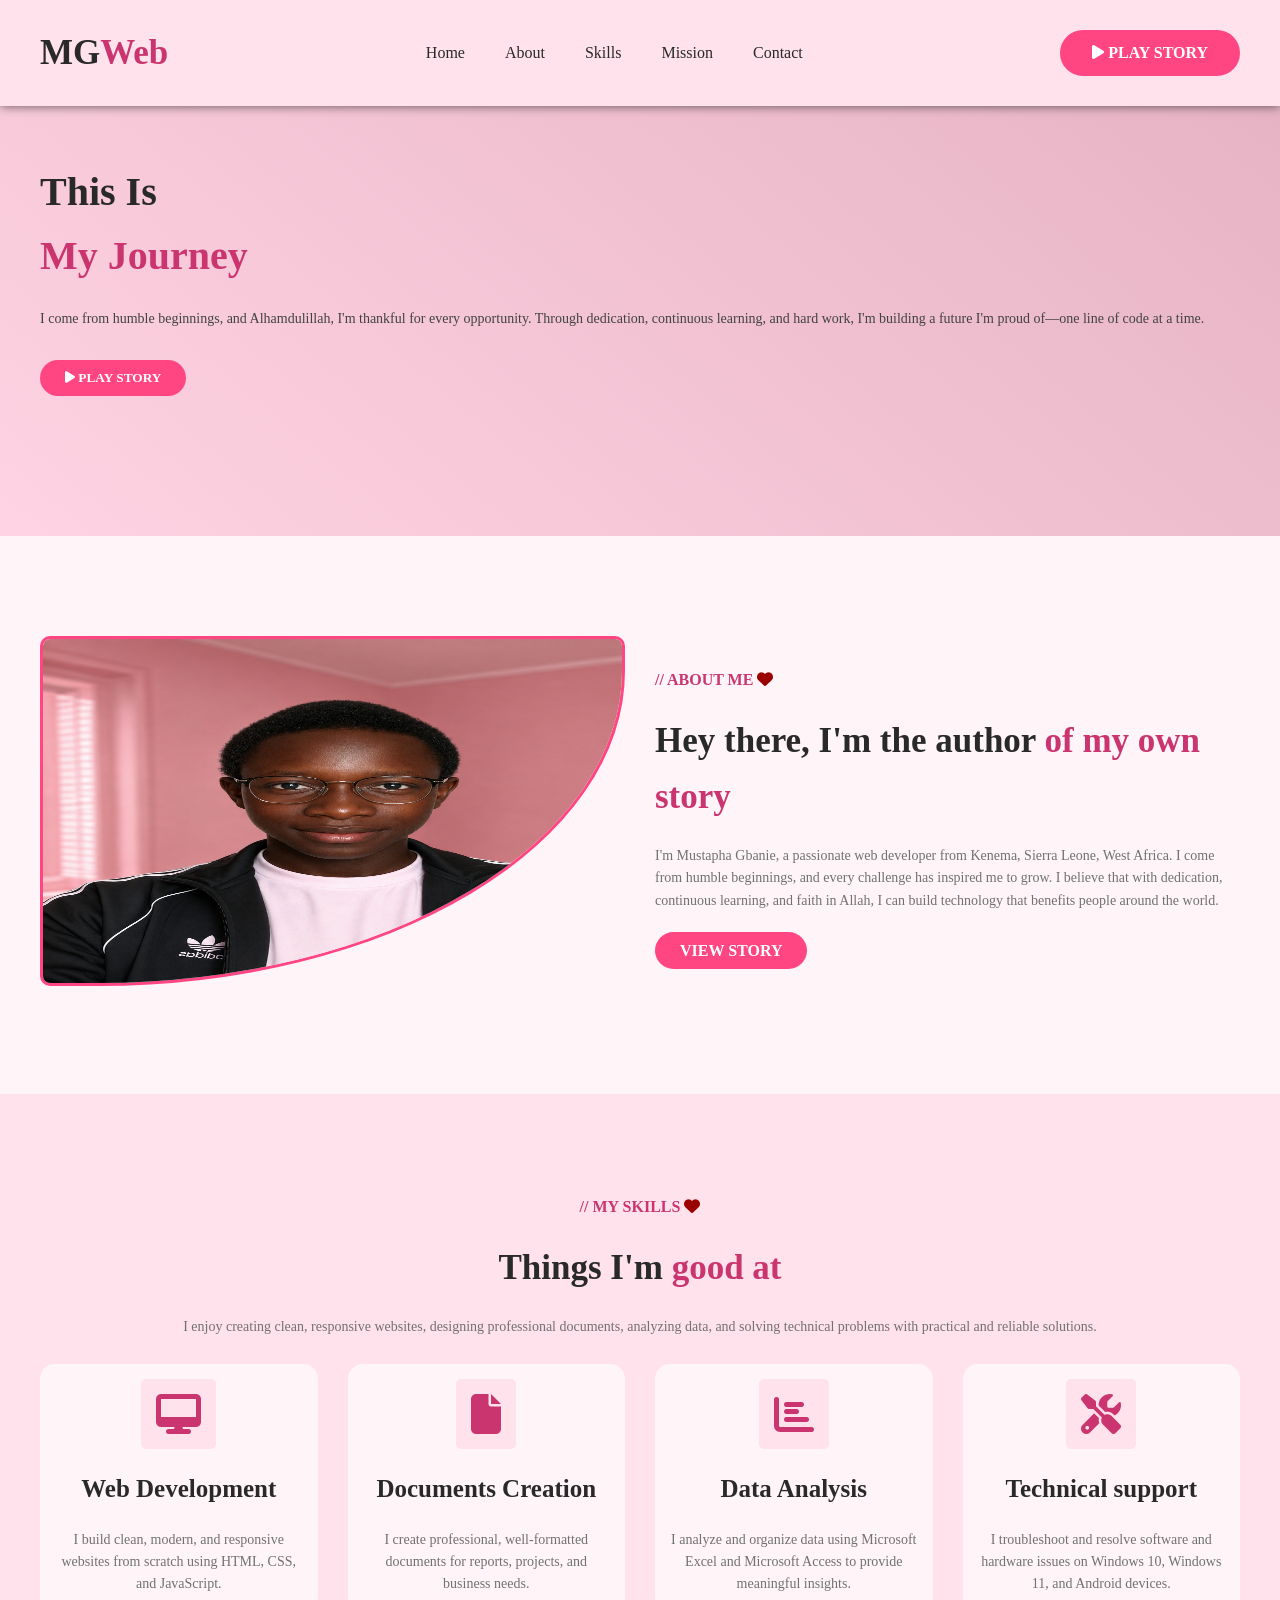
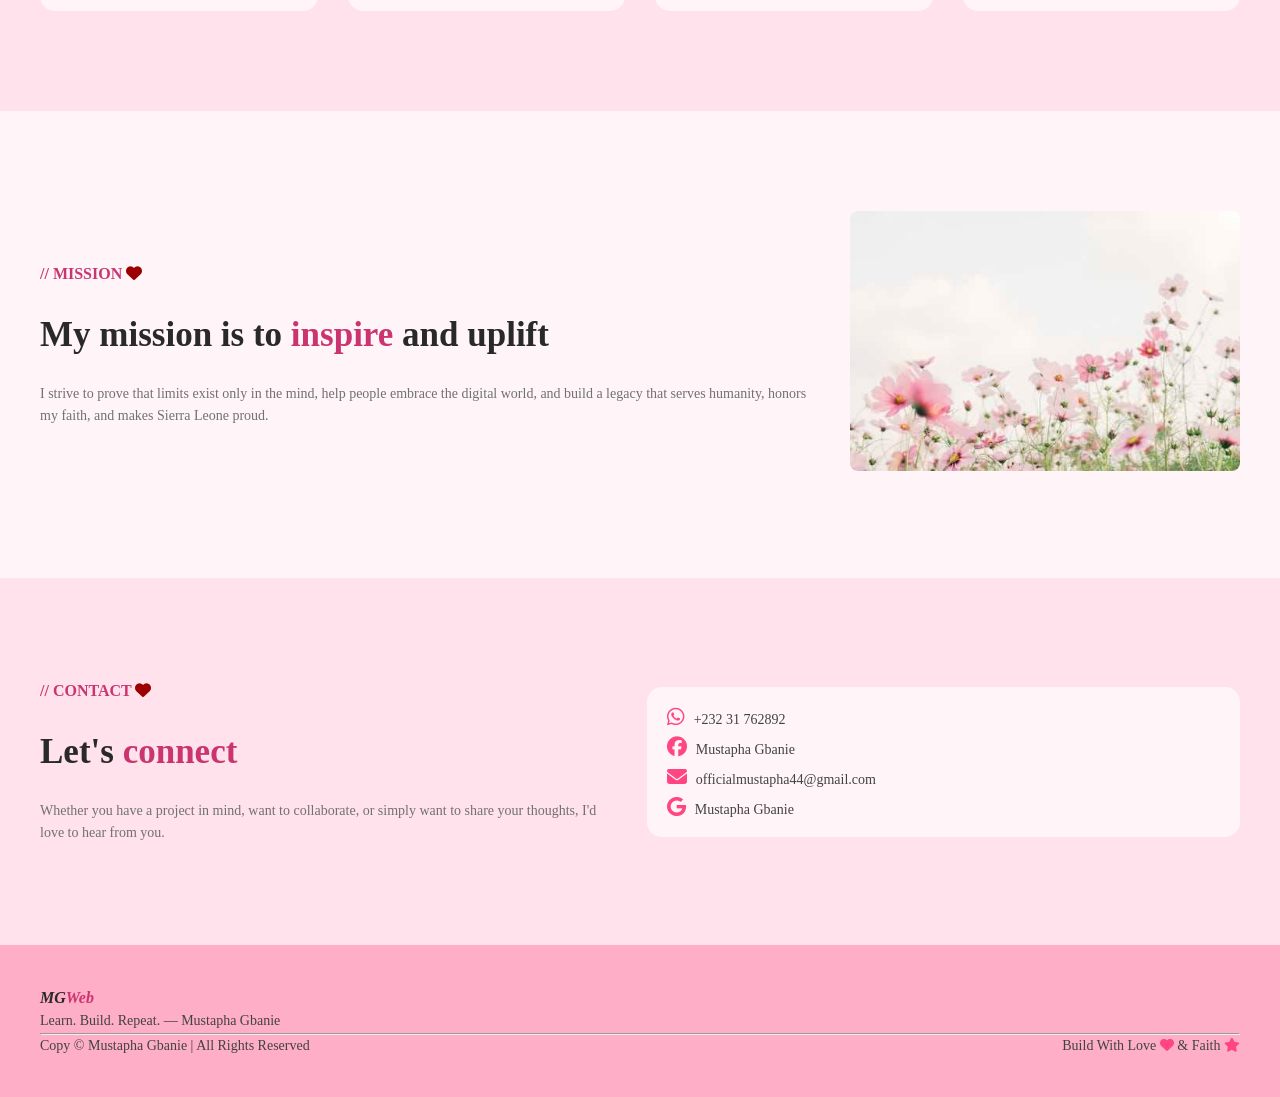
==== index.html @ cda68c92 "Add files via upload" ====
<!DOCTYPE html>
<html lang="en">
<head>
  <meta name="google-site-verification" content="kUoNEZyaHHgk7iwT_O8pBj2s8zlIZLvoUZk-4N_OeV8" />
  <meta name="msvalidate.01" content="C5AD6FC75478C789AB853C7C9F8C9426" />
  <!-- CORE META TAGS -->
  <meta charset="UTF-8">
  <meta name="viewport" content="width=device-width, initial-scale=1.0">
  <meta http-equiv="X-UA-Compatible" content="IE=edge">
  <title>Mustapha Gbanie | My Journey, My Story – UI Designer</title>
  <meta name="description" content="Official portfolio and story of Mustapha Gbanie – professional UI Designer, web developer, and tech enthusiast based in Kenema, Sierra Leone. Explore his journey, skills, mission and story.">
  <meta name="keywords" content="Mustapha Gbanie, UI Designer Sierra Leone, Web Developer Kenema, Portfolio, My Journey, Story, Tech Professional, West Africa, pink website, Jeneba Gbanie">
  <meta name="author" content="Mustapha Gbanie">
  <meta name="robots" content="index, follow">
  <meta name="theme-color" content="#FFE2EB">
  
  <!-- CANONICAL URL -->
  <link rel="canonical" href="https://mustapha-official.github.io/MGWeb/">
  
  <!-- OPEN GRAPH / SOCIAL SHARING -->
  <meta property="og:type" content="website">
  <meta property="og:url" content="https://mustapha-official.github.io/MGWeb/">
  <meta property="og:title" content="Mustapha Gbanie | My Journey, My Story">
  <meta property="og:description" content="Official portfolio and personal story of Mustapha Gbanie – UI Designer and tech expert from Sierra Leone.">
  <meta property="og:image" content="https://mustapha-official.github.io/MGWeb/profile.jpg">
  <meta property="og:image:alt" content="Mustapha Gbanie Profile Photo">
  <meta property="og:site_name" content="Mustapha Gbanie">
  <meta property="og:locale" content="en_SL">
  
  <!-- Twitter Card -->
  <meta name="twitter:card" content="summary_large_image">
  <meta name="twitter:url" content="https://mustapha-official.github.io/MGWeb/">
  <meta name="twitter:title" content="Mustapha Gbanie | My Journey, My Story">
  <meta name="twitter:description" content="Official portfolio and personal story of Mustapha Gbanie – UI Designer and tech expert from Sierra Leone.">
  <meta name="twitter:image" content="https://mustapha-official.github.io/MGWeb/profile.jpg">
  
  <script type="application/ld+json">
{
  "@context": "https://schema.org",
  "@type": "Person",
  "name": "Mustapha Gbanie",
  "alternateName": "MGWeb",
  "url": "https://mustapha-official.github.io/MGWeb/",
  "image": "https://mustapha-official.github.io/MGWeb/profile.jpg",
  "jobTitle": "UI Designer, Web Developer & Tech Professional",
  "description": "Professional UI Designer and tech enthusiast based in Kenema, Sierra Leone — sharing my personal journey, skills, and mission to inspire and uplift others.",
  "address": {
    "@type": "PostalAddress",
    "addressLocality": "Kenema",
    "addressRegion": "Eastern Province",
    "addressCountry": "Sierra Leone"
  },
  "knowsAbout": ["Web Development", "UI Design", "Document Creation", "Data Analysis", "Technical Troubleshooting"],
  "contactPoint": [
    {
      "@type": "ContactPoint",
      "telephone": "+232 31 762892",
      "contactType": "WhatsApp / Phone",
      "availableLanguage": "English"
    }
  ],
  "sameAs": [
    "https://facebook.com/MustaphaGbanie"
  ],
  "worksFor": {
    "@type": "Self employed",
    "name": "Studying"
  }
}
</script>

<script type="application/ld+json">
  {
    "@context": "https://schema.org",
    "@type": "WebSite",
    "name": "Mustapha Gbanie | My Journey, My Story",
    "url": "https://mustapha-official.github.io/MGWeb/",
    "description": "Official personal portfolio and storytelling website of Mustapha Gbanie from Sierra Leone — featuring my journey, skills, mission, and audio story.",
    "publisher": {
      "@type": "Person",
      "name": "Mustapha Gbanie"
    }
  }
</script>
  
  <link rel="stylesheet" href="https://cdnjs.cloudflare.com/ajax/libs/font-awesome/6.7.2/css/all.min.css">
  <link rel="stylesheet" href="style.css" />
  <link rel="manifest" href="manifest.json">
</head>
<body>

  <audio id="storyAudio" autoplay loop>
    <source src="Full-story.mp3" type="audio/mpeg">
    Your browser does not support the audio element.
  </audio>
  
  <!-- HEADER AREA -->
  <header>
    <div class="wrapper">
      
      <nav class="nav-bar">
        <div class="logo">
          <h2>MG<span>Web</span></h2>
        </div>
        
        <button onclick="menuBtn ()" class="button"><i class="fa-solid fa-bars"></i></button>
        
        <div class="nav-links">
          <ul>
            <li><a href="#">Home</a></li>
            <li><a href="#about">About</a></li>
            <li><a href="#skills">Skills</a></li>
            <li><a href="#mission">Mission</a></li>
            <li><a href="#contact">Contact</a></li>
          </ul>
        </div>
        
      <!-- NAVBAR BUTTON -->
        <a class="explore-btn" href="#" id="audioControlBtn"><i class="fa-solid fa-play"></i> PLAY STORY</a>
      </nav>
      
    </div>
  </header>
  
  <!-- HOME AREA -->
  <section id="home" class="home">
    <div class="wrapper">
      <h1>This Is <br /> <span>My Journey</span></h1>
      <p>I come from humble beginnings, and Alhamdulillah, I'm thankful for every opportunity. Through dedication, continuous learning, and hard work, I'm building a future I'm proud of—one line of code at a time.</p>
      
      <!-- HERO SECTION BUTTON -->
        <button class="Btn" type="button" id="audioControlBtn2">
          <i class="fa-solid fa-play"></i> PLAY STORY
        </button>
    </div>
  </section>
  
  <!-- ABOUT AREA -->
  <section id="about" class="about">
    <div class="wrapper">
      
      <div class="card-container">
        <div class="content">
          <img src="profile.jpg" alt="My profile picture" loading="lazy" width="600" height="500" />
        </div>
        <div class="content">
          <b><span>// ABOUT ME <i class="fa-solid fa-heart"></i></span></b>
          <h2>Hey there, I'm the author <span>of my own story</span></h2>
           <p>I'm Mustapha Gbanie, a passionate web developer from Kenema, Sierra Leone, West Africa. I come from humble beginnings, and every challenge has inspired me to grow. I believe that with dedication, continuous learning, and faith in Allah, I can build technology that benefits people around the world.</p>
           <br />
           <a class="Btn" href="autobiography.html">VIEW STORY</a>
        </div>
      </div>
      
    </div>
  </section>
  
  <!-- SKILLS AREA -->
  <section id="skills" class="skills">
    <div class="wrapper">
      <b><span>// MY SKILLS <i class="fa-solid fa-heart"></i></span></b>
      <h2>Things I'm <span>good at</span></h2>
      <p>I enjoy creating clean, responsive websites, designing professional documents, analyzing data, and solving technical problems with practical and reliable solutions.</p>
      <br />
      <div class="card-container">
        
        <div class="content">
          <i class="fa-solid fa-desktop"></i>
          <h3>Web Development</h3>
          <p>I build clean, modern, and responsive websites from scratch using HTML, CSS, and JavaScript.</p>
        </div>
        
        <div class="content">
          <i class="fa-solid fa-file"></i>
          <h3>Documents Creation</h3>
          <p>I create professional, well-formatted documents for reports, projects, and business needs.</p>
        </div>
        
        <div class="content">
          <i class="fa-solid fa-bar-chart"></i>
          <h3>Data Analysis</h3>
          <p>I analyze and organize data using Microsoft Excel and Microsoft Access to provide meaningful insights.</p>
        </div>
        
        <div class="content">
          <i class="fa-solid fa-tools"></i>
          <h3>Technical support</h3>
          <p>I troubleshoot and resolve software and hardware issues on Windows 10, Windows 11, and Android devices.</p>
        </div>
        
        
      </div>
      
    </div>
  </section>
  
  <!-- MISSION AREA -->
  <section id="mission" class="mission">
  <div class="wrapper">
    
    <div class="card-container">
      <div class="content">
        <b><span>// MISSION <i class="fa-solid fa-heart"></i></span></b>
        <h2>My mission is to <span>inspire</span> and uplift</h2>
        
        <p>I strive to prove that limits exist only in the mind, help people embrace the digital world, and build a legacy that serves humanity, honors my faith, and makes Sierra Leone proud.</p>
      </div>
      
      <div class="content">
        <img src="decoration.jpg" alt="Site decoration image" loading="lazy" width="600" height="500" />
      </div>
    </div>
    
  </div>
</section>

  <!-- CONTACT AREA -->
  <section id="contact" class="contact">
    <div class="wrapper">
      
      <div class="card-container">
        <div class="content">
          <b><span>// CONTACT <i class="fa-solid fa-heart"></i></span></b>
          <h2>Let's <span>connect</span></h2>
          
          <p>Whether you have a project in mind, want to collaborate, or simply want to share your thoughts, I'd love to hear from you.</p>
        </div>
        
        <div class="content card">
          <p><i class="fa-brands fa-whatsapp"></i> +232 31 762892</p>
          
          <p><i class="fa-brands fa-facebook"></i> Mustapha Gbanie</p>
          
          <p><i class="fa-solid fa-envelope"></i> officialmustapha44@gmail.com</p>
          
          <p><i class="fa-brands fa-google"></i> Mustapha Gbanie</p>
        </div>
      </div>
      
    </div>
  </section>
  
  <!-- FOOTER AREA -->
  <footer>
    <div class="wrapper">
      <b>MG<span>Web</span></b>
      <p>Learn. Build. Repeat. — Mustapha Gbanie</p>
      
      <hr />
      <div class="card-container">
        <p>Copy &copy; Mustapha Gbanie | All Rights Reserved</p>
        <p>Build With Love <i class="fa-solid fa-heart"></i> & Faith <i class="fa-solid fa-star"></i></p>
      </div>
    </div>
  </footer>
  <script src="script.js"></script>
</body>
</html>
---- style.css ----
:root{
  --bg: #FFF5F8;
  --primary: #FFE2EB;
  --secondary: #FF4683;
  
  --heading: #292929;
  --color: #717171;
  --p-color: #424242;
  --b-color: #FFFFFF;
  
  --span: #CA356F;
  --ancient: #FFAEC7;
}

*{
  padding: 0;
  margin: 0;
  font-family: 'Times New Roman', Times, serif;
  box-sizing: border-box;
  scroll-behavior: smooth;
}

@keyframes blink{
  0%, 100%{transform: scale(0);}
  50%{transform: scale(1.1) rotate(40deg);}
}

@keyframes fadeUp{
  from{
    opacity: 0;
    transform: translateY(40px) scale(0.5);
  }
  to{
    opacity: 1;
    transform: translateY(0) scale(1);
  }
}

body{
  background-color: var(--bg);
  color: var(--color);
  line-height: 1.6;
  transition: all 0.3s ease;
}

.wrapper{
  max-width: 1200px;
  margin: 0 auto;
  padding: 20px 0;
}

h1{font-size: clamp(30px, 5vw, 40px);}
h2{font-size: clamp(25px, 4vw, 35px);}
h3{font-size: clamp(18px, 3vw, 25px);}
p{font-size: clamp(16px, 1.5vw, 22px);}
p{font-size: clamp(14px, 1vw, 20px);}

/*-- HEADER STYLING --*/
header{
  background-color: var(--primary);
  position: fixed;
  width: 100%;
  top: 0;
  left: 0;
  padding: 5px 20px;
  z-index: 999;
  box-shadow: 0 0 10px rgba(0, 0, 0, 0.61);
}

/*-- HIDE MENU BUTTON ON LARGE SCREEN --*/
.button{display: none;}

/*-- GROPUP OF CLASS NAMES FOR FLEX --*/
.nav-bar,
.nav-links ul,
.header{
  display: flex;
  align-items: center;
  justify-content: space-between;
}

/*-- NAVIGATION LINKS CUSTOM --*/
.nav-links ul{list-style-type: none;}

.nav-links ul li{
  padding: 0 20px;
}

.nav-links ul li a{
  color: var(--heading);
  text-decoration: none;
  font-weight: 500;
  font-family: 'Times New Roman', Times, serif;
}

/*-- GET STARTED BUTTON --*/
.explore-btn {
  border: 2px solid var(--secondary);
  padding: 8px 30px;
  color: var(--b-color);
  background-color: var(--secondary);
  font-weight: bold;
  border-radius: 25px;
  text-decoration: none;
  transition: all 0.4s ease;
}

.explore-btn:hover {
  background-color: var(--span);
  color: var(--b-color);
  transform: scaleX(1.1);
}

.logo h2{color: var(--heading);}


.home{
  padding: 120px 20px;
  background-image: linear-gradient(40deg, #FFD3E3, #E4B1C2);
  background-repeat: no-repeat;
  background-position: center;
  background-size: cover;
  color: var(--heading);
  
}

.home span{
  font-family: 'Times New Roman', Times, serif;
  color: var(--span);
}

.home p{color: var(--p-color);}

.Btn{
  border: none;
  padding: 10px 25px;
  border-radius: 30px;
  margin-top: 30px;
  font-weight: bold;
  color: var(--b-color);
  background-color: var(--secondary);
}

.Btn:hover{
  color: var(--b-color);
  transform: scaleX(1.1);
  transition: 0.3s ease-in;
  background-color: var(--secondary);
}

.Btn i{
  color: var(--b-color);
}

.about,
.skills,
.mission,
.contact,
.story{
  padding: 80px 20px;
  text-align: center;
}

.home h1,
.about h2,
.skills h2,
.contact h2,
.mission h2,
section h3,
.story h2{padding: 20px 0;}

.card-container{
  display: flex;
  align-items: center;
  justify-content: space-between;
  gap: 30px;
}

.content{
  animation: fadeUp linear;
  animation-timeline: view();
  animation-range: entry 0% cover 40%;
}

b span i{
  animation: blink 1.5s infinite;
  color: #9B0000;
}

.about .content{
  text-align: left;
  width: 100%;
}

.about .content a{
  text-decoration: none;
}

.content h2{color: var(--heading);}

span{color: var(--span);}

.content img{
  height: 350px;
  width: 100%;
  border: 3px solid var(--secondary);
  border-radius: 10px 10px 90% 10px;
  overflow: hidden;
}

.skills h2{color: var(--heading);}

.skills,
.contact{
  background-color: var(--primary);
}

.skills .content{
  background-color: var(--bg);
  padding: 15px;
  border-radius: 15px;
  width: 100%;
  height: 100%;
}

.skills .content i{
  padding: 15px;
  background-color: var(--primary);
  color: var(--span);
  border-radius: 5px;
  font-size: 40px;
}

.skills .content h3{color: var(--heading);}

.mission,
.contact,
.story{
  text-align: left;
}

.mission .content img{
  width: 100%;
  height: auto;
  border-radius: 8px;
  border: none;
}


.contact .content{
  width: 100%;
  height: 100%;
}

.contact .card{
  background-color: var(--bg);
  padding: 15px;
  border-radius: 15px;
  color: var(--p-color);
}

.card i{
  color: var(--secondary);
  font-size: 20px;
  padding: 5px;
}

footer{
  padding: 20px;
  background-color: var(--ancient);
  color: var(--p-color);
}

footer b{
  color: var(--heading);
  font-style: italic;
}

footer i{
  animation: blink 2s infinite;
  color: var(--secondary);
}

.footer hr{color: #000;}
/*-- MEDIA QUERY FOR SMALL SCREEN --*/
@media (max-width: 678px) {
  header{padding: 3px 10px;}
  .explore-btn{display: none;}
  
  .button{
    display: block;
    border: none;
    color: var(--heading);
    font-size: 20px;
    background-color: var(--primary);
  }
  
  .nav-links{display: none;}
  .nav-links ul{display: block;}
  .nav-links ul li{display: block; padding: 18px 15px;}
  
  .nav-links.active{
    display: block;
    position: fixed;
    width: 40%;
    top: 60px;
    right: 0;
    color: var(--heading);
    background-color: var(--primary);
    border-radius: 0 0 0 10px;
  }
  
  .card-container{
    flex-direction: column;
  }
}
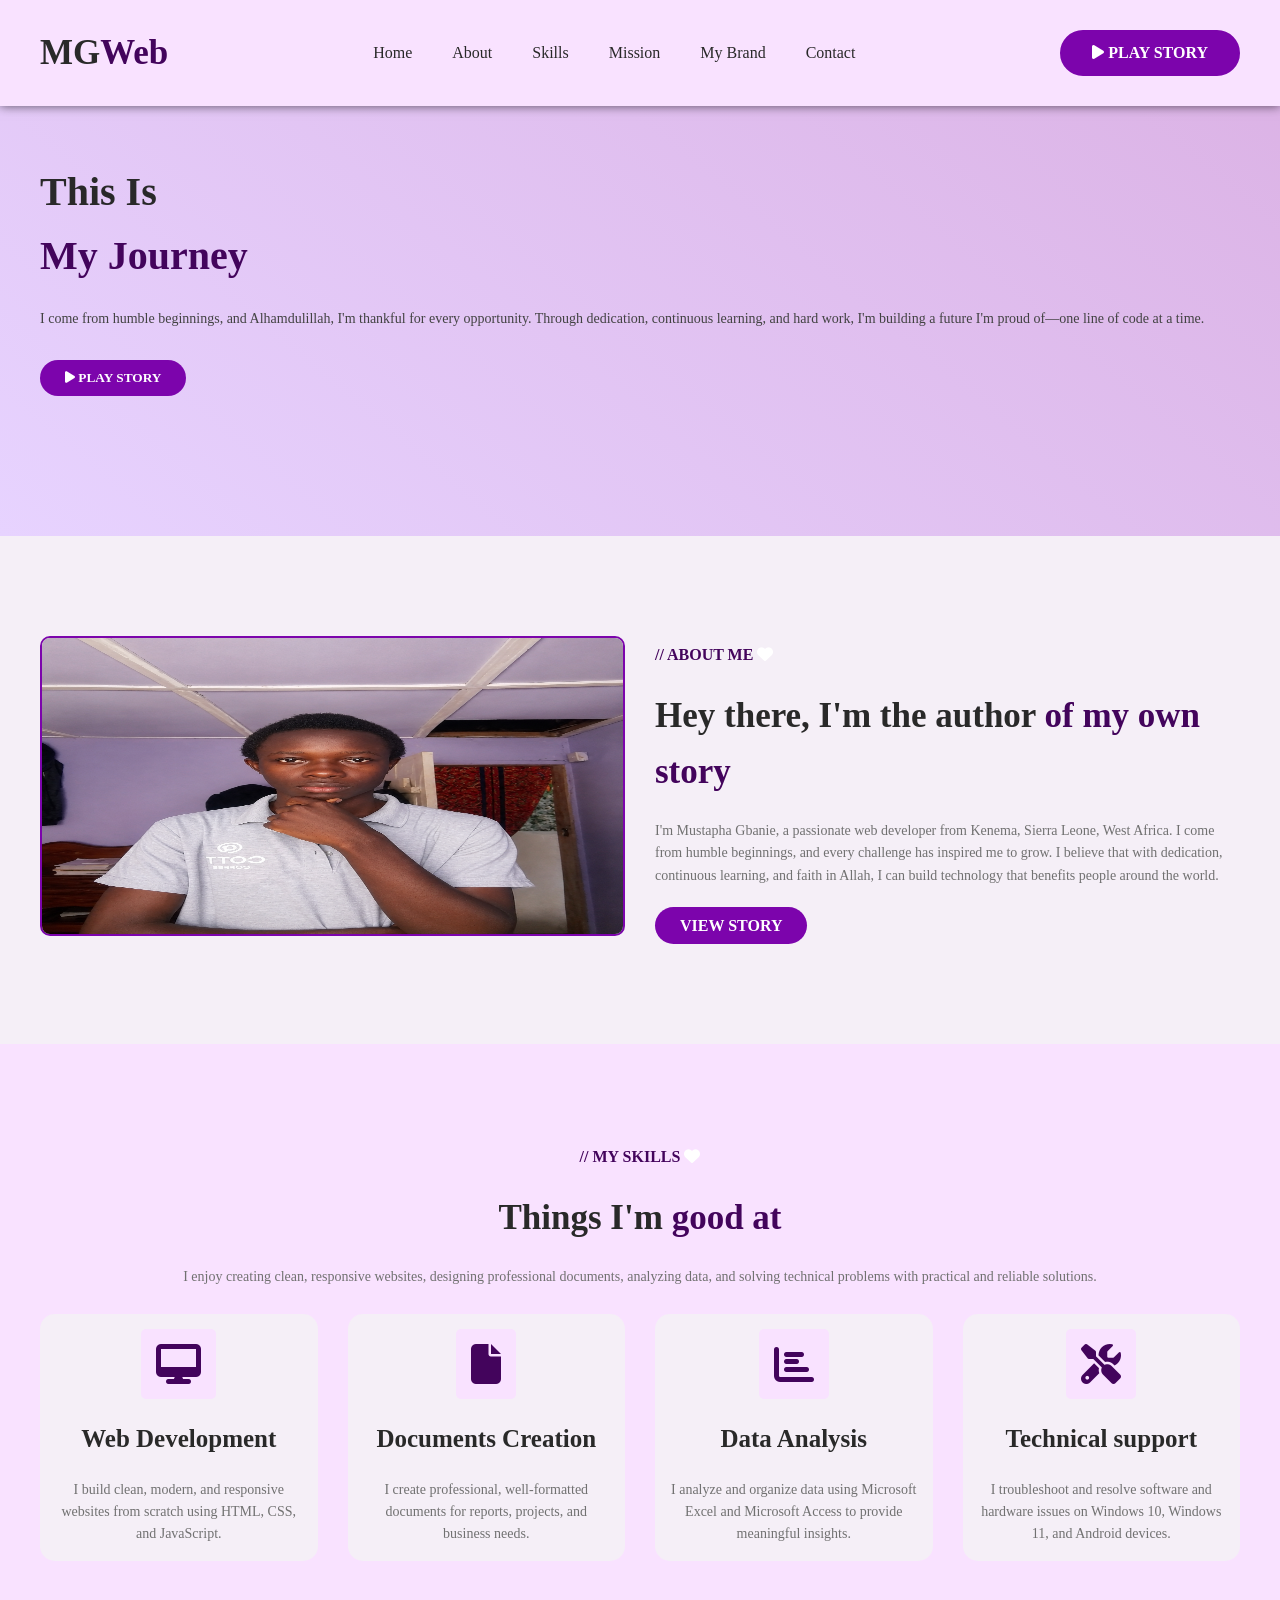
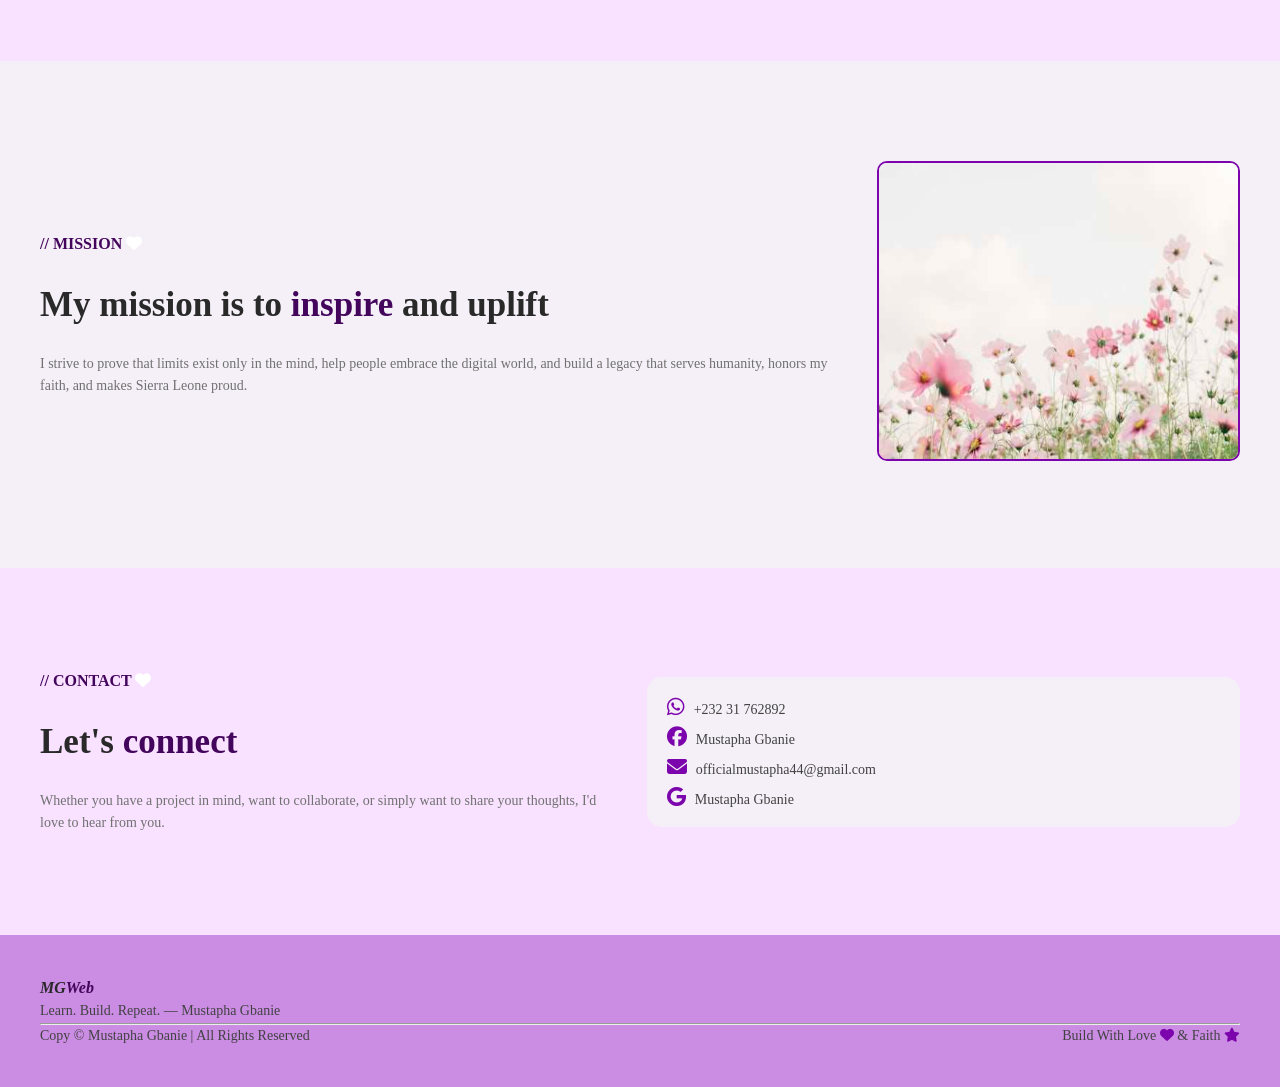
==== commit b92a4aef: "Add website icon and update profile picture" ====
--- a/index.html
+++ b/index.html
@@ -86,6 +86,7 @@
   <link rel="stylesheet" href="https://cdnjs.cloudflare.com/ajax/libs/font-awesome/6.7.2/css/all.min.css">
   <link rel="stylesheet" href="style.css" />
   <link rel="manifest" href="manifest.json">
+  <link rel="website icon" href="display-pic.webp" />
 </head>
 <body>
 
@@ -111,6 +112,7 @@
             <li><a href="#about">About</a></li>
             <li><a href="#skills">Skills</a></li>
             <li><a href="#mission">Mission</a></li>
+            <li><a href="https://z-tech-os.github.io/Zyvora/">My Brand</a></li>
             <li><a href="#contact">Contact</a></li>
           </ul>
         </div>
@@ -141,7 +143,7 @@
       
       <div class="card-container">
         <div class="content">
-          <img src="profile.jpg" alt="My profile picture" loading="lazy" width="600" height="500" />
+          <img src="display-pic.webp" alt="My profile picture" loading="lazy" width="600" height="500" />
         </div>
         <div class="content">
           <b><span>// ABOUT ME <i class="fa-solid fa-heart"></i></span></b>
@@ -255,4 +257,4 @@
   </footer>
   <script src="script.js"></script>
 </body>
-</html>+</html>
--- a/style.css
+++ b/style.css
@@ -1,15 +1,15 @@
 :root{
-  --bg: #FFF5F8;
-  --primary: #FFE2EB;
-  --secondary: #FF4683;
+  --bg: #f5eff7;
+  --primary: #f9e2ff;
+  --secondary: #7c04ac;
   
   --heading: #292929;
   --color: #717171;
   --p-color: #424242;
   --b-color: #FFFFFF;
   
-  --span: #CA356F;
-  --ancient: #FFAEC7;
+  --span: #43045c;
+  --ancient: #cb8ce4;
 }
 
 *{
@@ -54,6 +54,10 @@
 h3{font-size: clamp(18px, 3vw, 25px);}
 p{font-size: clamp(16px, 1.5vw, 22px);}
 p{font-size: clamp(14px, 1vw, 20px);}
+
+.auto{
+  padding: 80px 20px;
+}
 
 /*-- HEADER STYLING --*/
 header{
@@ -116,7 +120,7 @@
 
 .home{
   padding: 120px 20px;
-  background-image: linear-gradient(40deg, #FFD3E3, #E4B1C2);
+  background-image: linear-gradient(40deg, #e7d3ff, #dbb1e4);
   background-repeat: no-repeat;
   background-position: center;
   background-size: cover;
@@ -184,7 +188,7 @@
 
 b span i{
   animation: blink 1.5s infinite;
-  color: #9B0000;
+  color: #ffffff;
 }
 
 .about .content{
@@ -201,10 +205,10 @@
 span{color: var(--span);}
 
 .content img{
-  height: 350px;
-  width: 100%;
-  border: 3px solid var(--secondary);
-  border-radius: 10px 10px 90% 10px;
+  height: 300px;
+  width: 100%;
+  border: 2px solid var(--secondary);
+  border-radius: 10px;
   overflow: hidden;
 }
 
@@ -239,13 +243,6 @@
   text-align: left;
 }
 
-.mission .content img{
-  width: 100%;
-  height: auto;
-  border-radius: 8px;
-  border: none;
-}
-
 
 .contact .content{
   width: 100%;
@@ -281,7 +278,6 @@
   color: var(--secondary);
 }
 
-.footer hr{color: #000;}
 /*-- MEDIA QUERY FOR SMALL SCREEN --*/
 @media (max-width: 678px) {
   header{padding: 3px 10px;}
@@ -313,4 +309,4 @@
   .card-container{
     flex-direction: column;
   }
-}+}
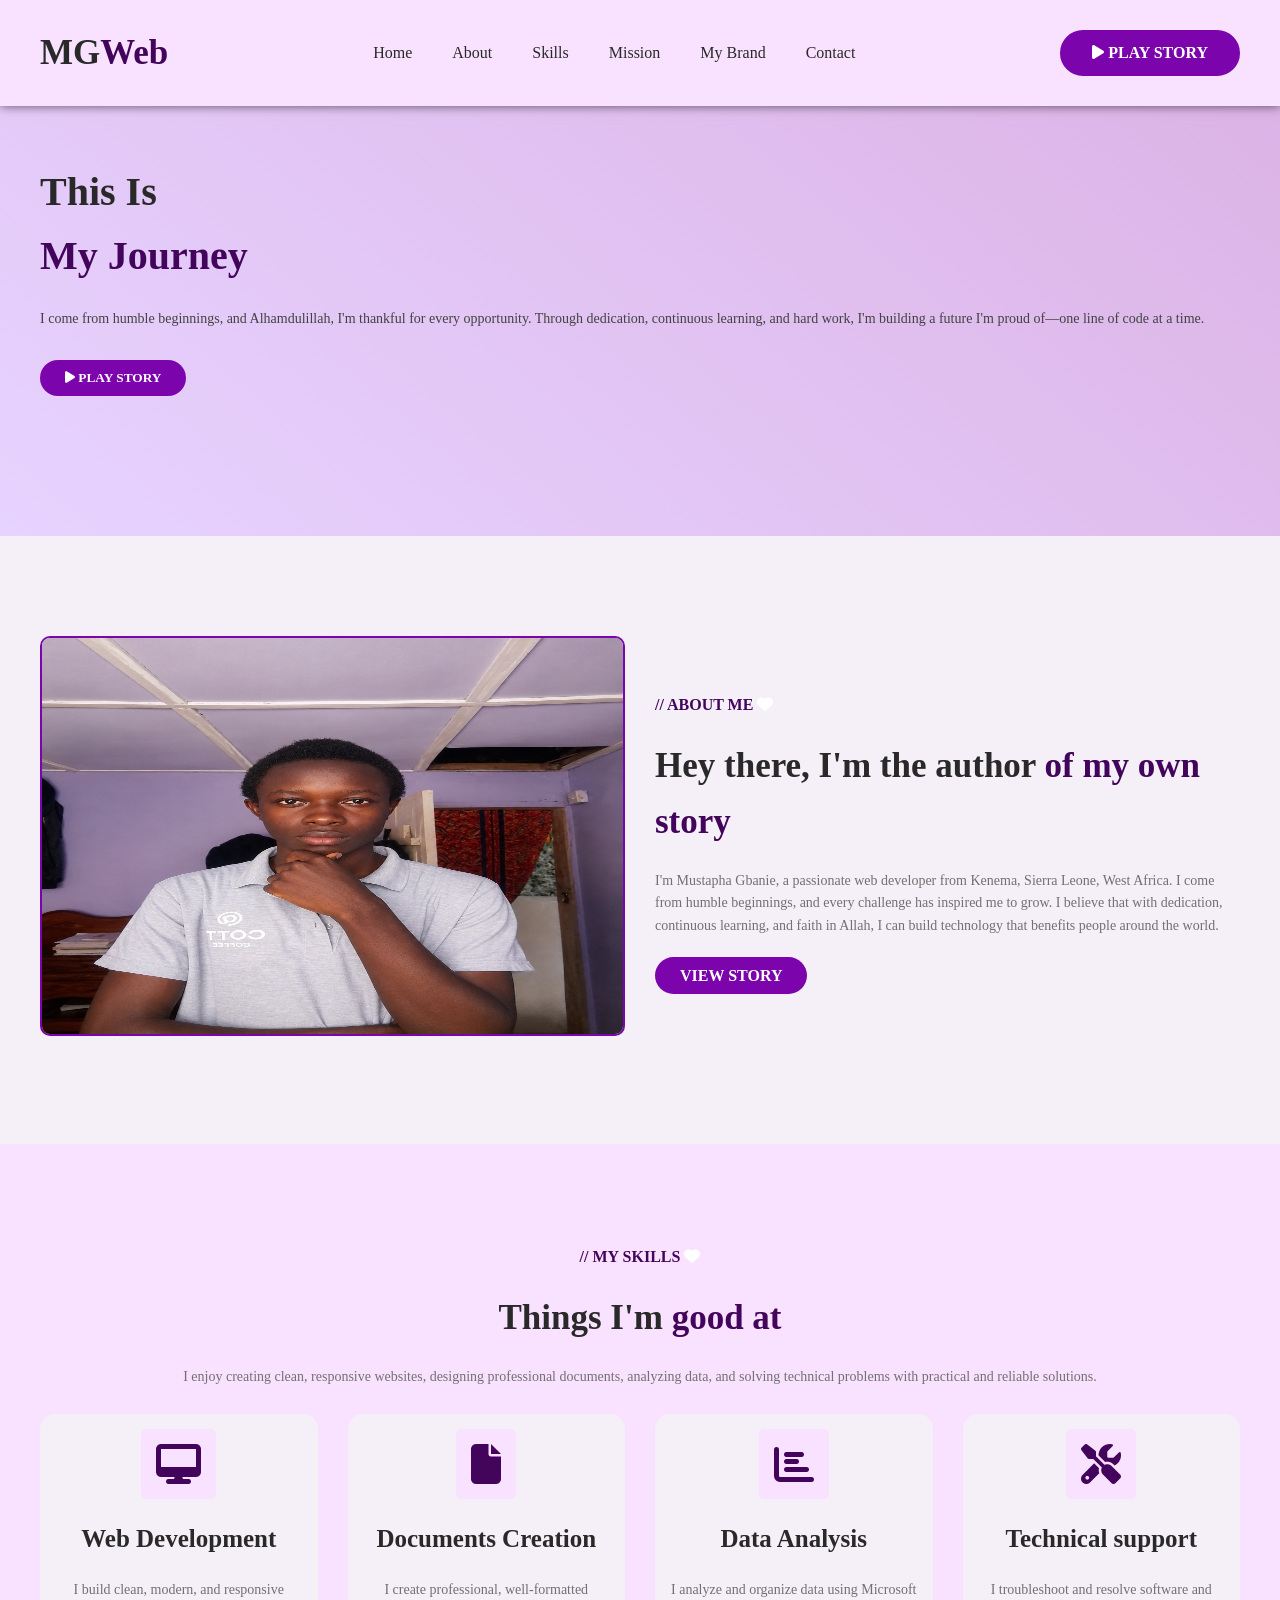
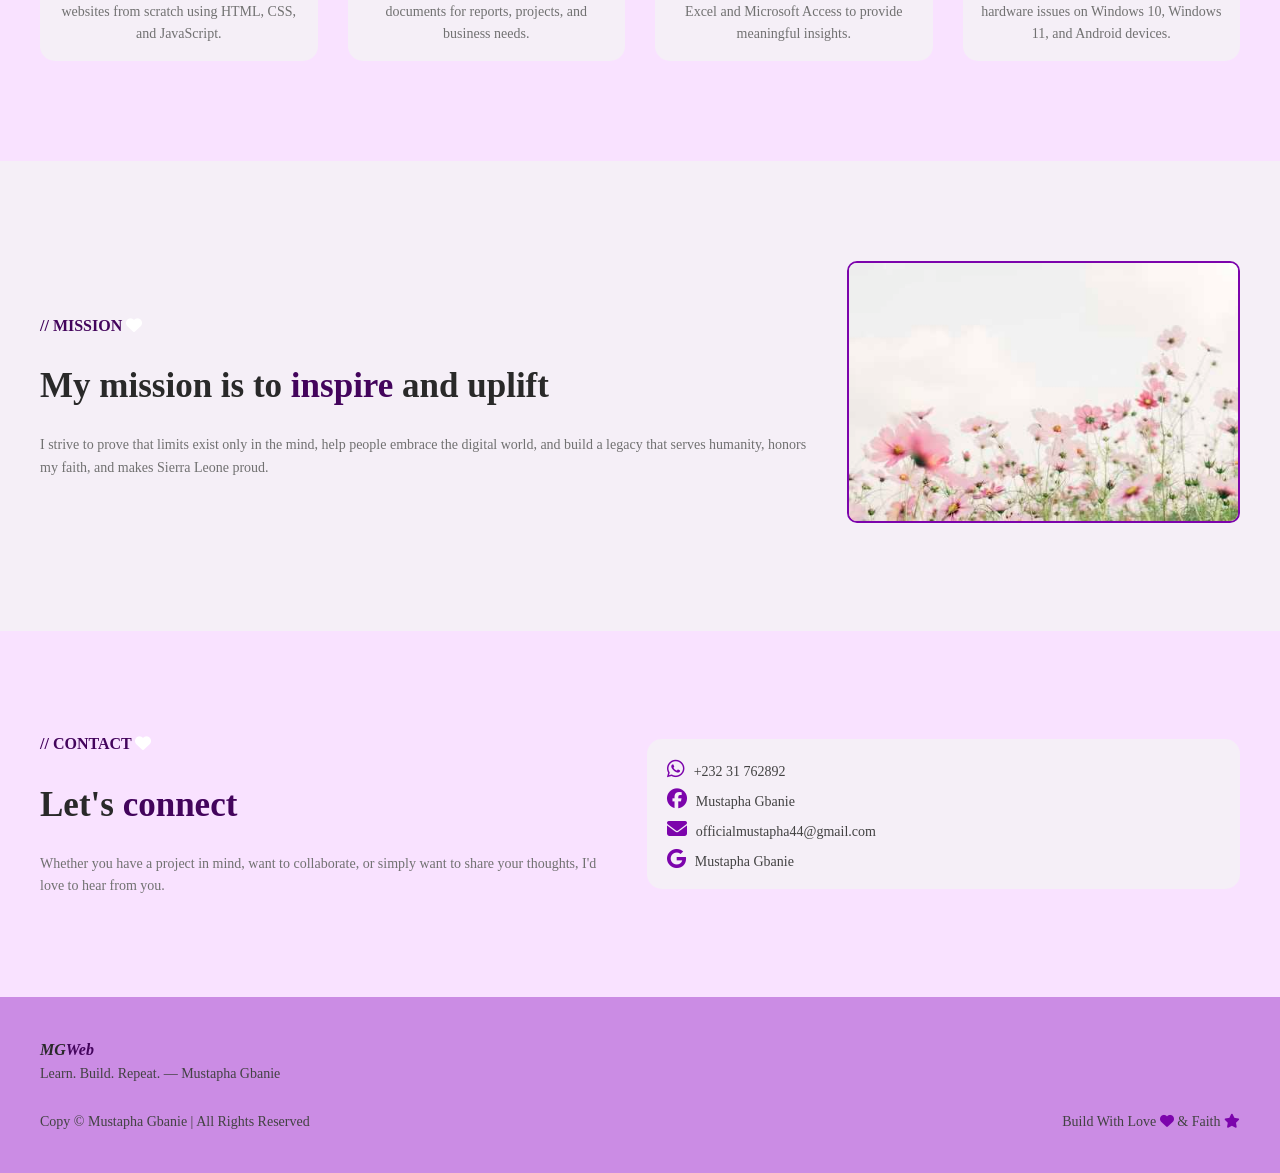
==== commit ee6974d0: "Modify image size and footer separator Updated image dimensions and changed hr to br tag." ====
--- a/index.html
+++ b/index.html
@@ -143,7 +143,7 @@
       
       <div class="card-container">
         <div class="content">
-          <img src="display-pic.webp" alt="My profile picture" loading="lazy" width="600" height="500" />
+          <img src="display-pic.webp" alt="My profile picture"  width="400" height="500" loading="lazy" />
         </div>
         <div class="content">
           <b><span>// ABOUT ME <i class="fa-solid fa-heart"></i></span></b>
@@ -248,7 +248,7 @@
       <b>MG<span>Web</span></b>
       <p>Learn. Build. Repeat. — Mustapha Gbanie</p>
       
-      <hr />
+      <br />
       <div class="card-container">
         <p>Copy &copy; Mustapha Gbanie | All Rights Reserved</p>
         <p>Build With Love <i class="fa-solid fa-heart"></i> & Faith <i class="fa-solid fa-star"></i></p>
--- a/style.css
+++ b/style.css
@@ -205,7 +205,8 @@
 span{color: var(--span);}
 
 .content img{
-  height: 300px;
+  height: auto;
+  max-height: 400px;
   width: 100%;
   border: 2px solid var(--secondary);
   border-radius: 10px;
